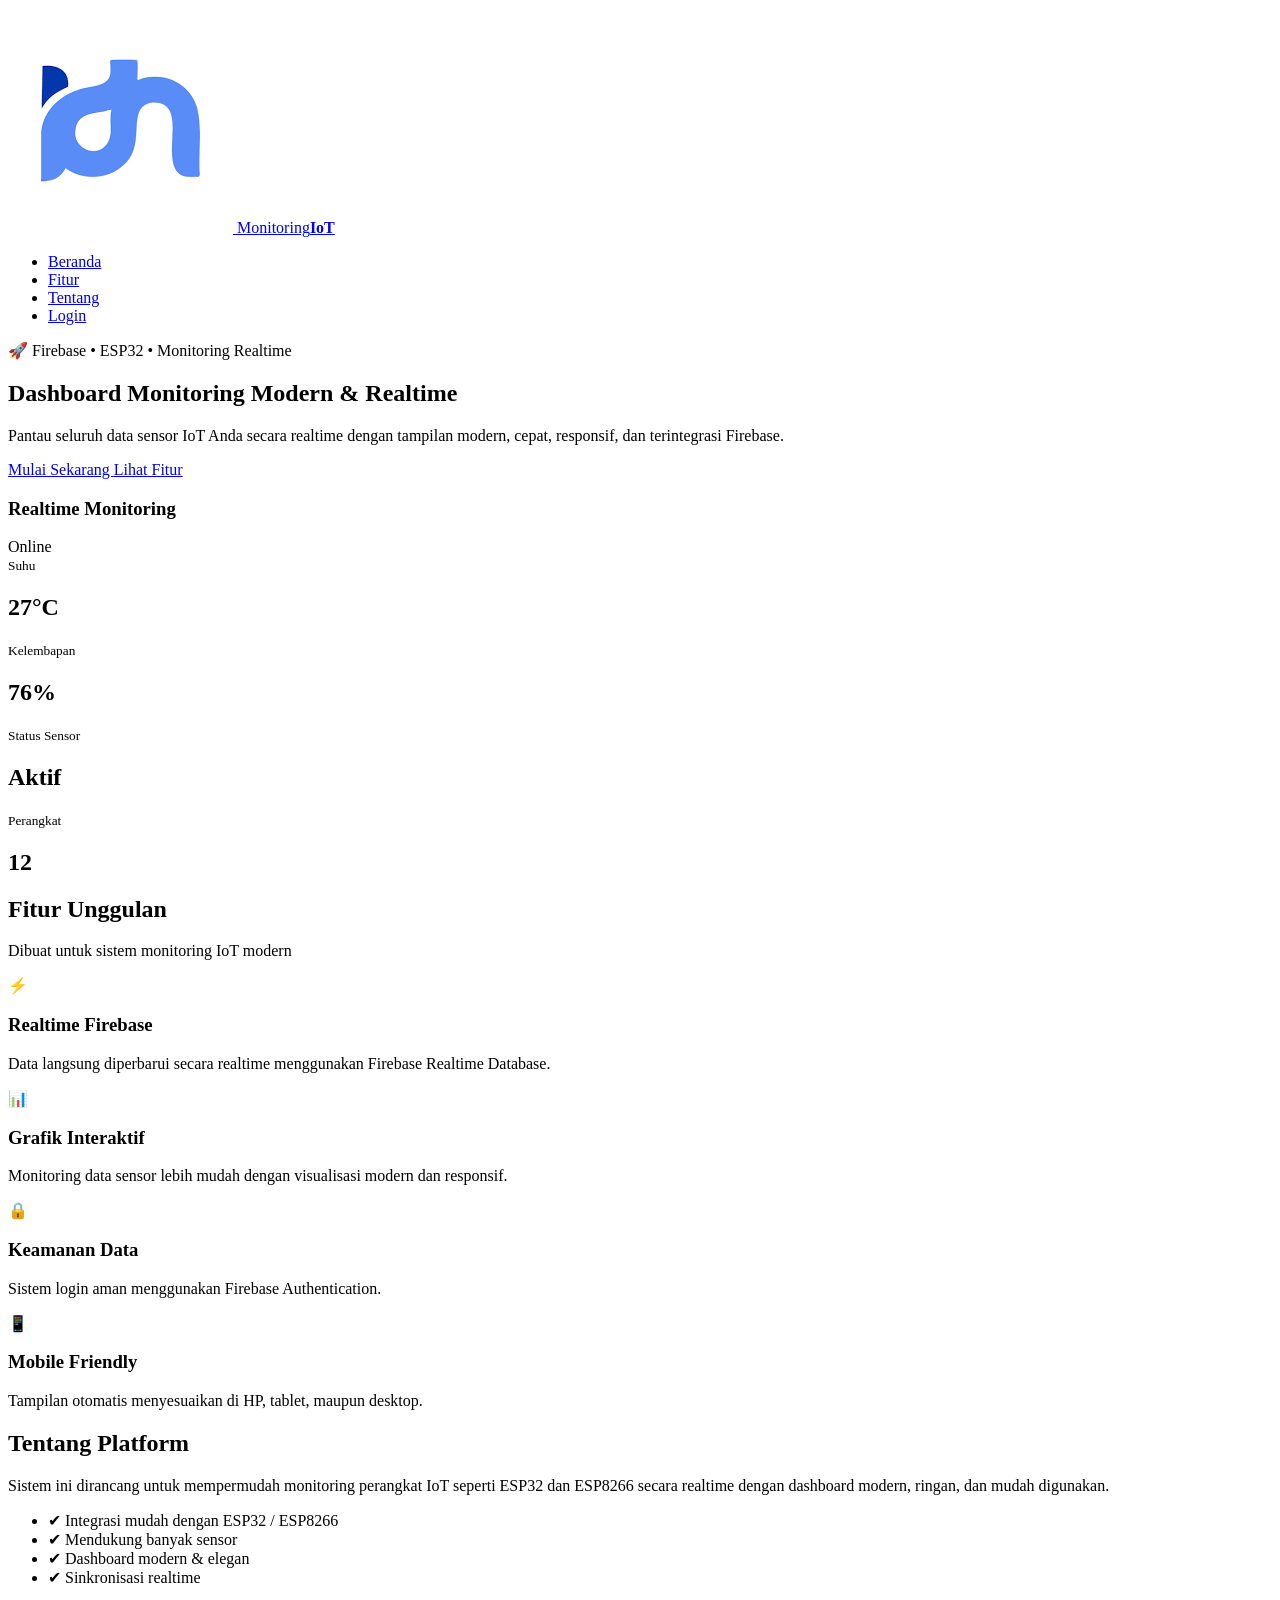
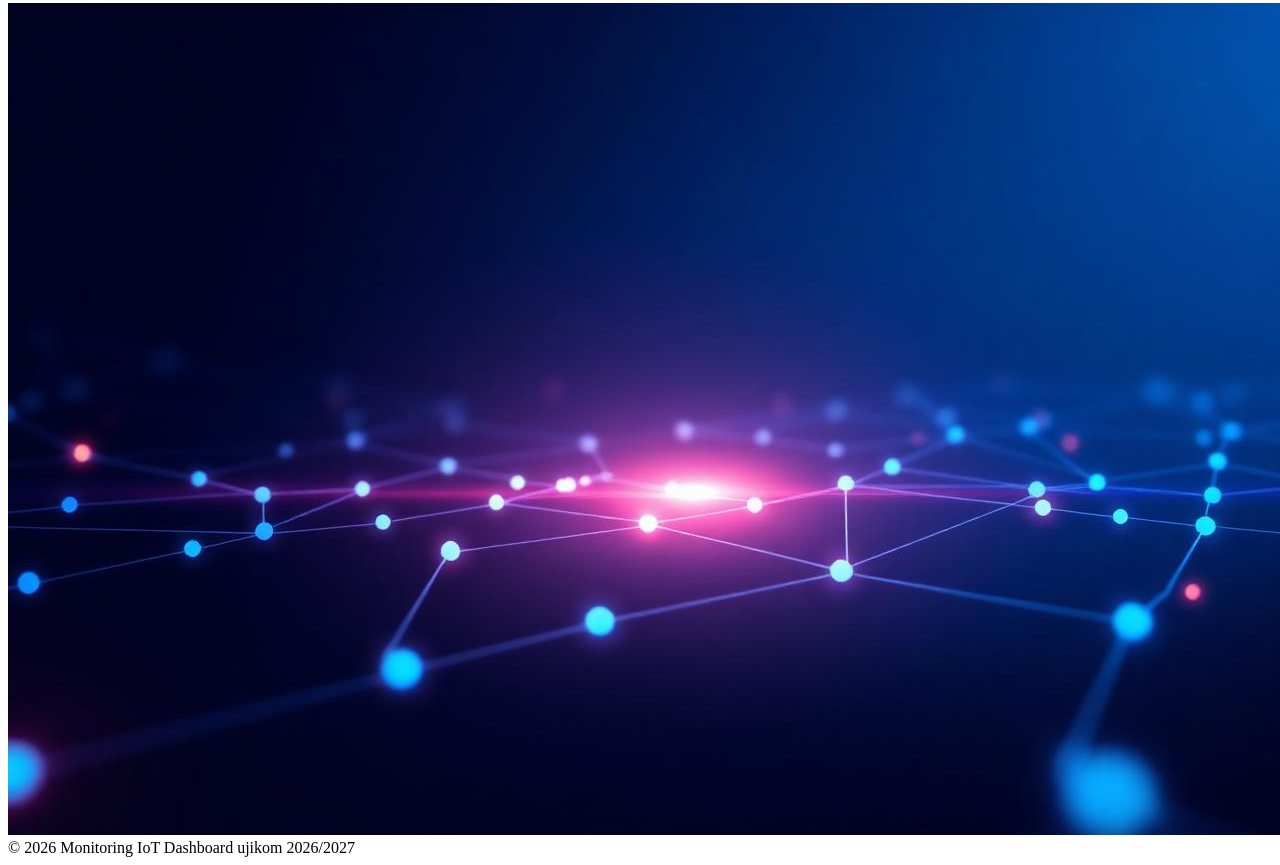
==== index.html @ c2341497 "fist commit" ====
<!DOCTYPE html>
<html lang="id">

<head>
  <meta charset="UTF-8" />
  <meta name="viewport" content="width=device-width, initial-scale=1.0" />
  <title>Monitoring IoT | Smart Realtime Dashboard</title>

  <!-- Font -->
  <link rel="preconnect" href="https://fonts.googleapis.com">
  <link rel="preconnect" href="https://fonts.gstatic.com" crossorigin>
  <link href="https://fonts.googleapis.com/css2?family=Poppins:wght@300;400;500;600;700&display=swap" rel="stylesheet">

  <!-- CSS -->
  <link rel="stylesheet" href="css/stylee.css" />
</head>

<body>

  <!-- NAVBAR -->
  <header class="navbar">
    <div class="container nav-container">

      <a href="#" class="logo">
        <img src="img/logo.png" alt="">
        <span>Monitoring<strong>IoT</strong></span>
      </a>

      <ul class="nav-links">
        <li><a href="#">Beranda</a></li>
        <li><a href="#features">Fitur</a></li>
        <li><a href="#about">Tentang</a></li>
        <li>
          <a href="login.html" class="btn btn-primary">
            Login
          </a>
        </li>
      </ul>

    </div>
  </header>

  <!-- HERO -->
  <section class="hero">

    <div class="container hero-content">

      <div class="hero-text">

        <span class="badge">
          🚀 Firebase • ESP32 • Monitoring Realtime
        </span>

        <h1>
          Dashboard Monitoring
          <span class="gradient-text">
            Modern & Realtime
          </span>
        </h1>

        <p>
          Pantau seluruh data sensor IoT Anda secara realtime dengan
          tampilan modern, cepat, responsif, dan terintegrasi Firebase.
        </p>

        <div class="hero-actions">
          <a href="login.html" class="btn btn-primary">
            Mulai Sekarang
          </a>

          <a href="#features" class="btn btn-outline">
            Lihat Fitur
          </a>
        </div>

      </div>

      <!-- VISUAL -->
      <div class="dashboard-box">

        <div class="dashboard-top">
          <h3>Realtime Monitoring</h3>

          <div class="status">
            <div class="pulse"></div>
            Online
          </div>
        </div>

        <div class="chart"></div>

        <div class="cards">

          <div class="mini-card">
            <small>Suhu</small>
            <h2>27°C</h2>
          </div>

          <div class="mini-card">
            <small>Kelembapan</small>
            <h2>76%</h2>
          </div>

          <div class="mini-card">
            <small>Status Sensor</small>
            <h2>Aktif</h2>
          </div>

          <div class="mini-card">
            <small>Perangkat</small>
            <h2>12</h2>
          </div>

        </div>

      </div>

    </div>

  </section>

  <!-- FEATURES -->
  <section id="features">

    <div class="container">

      <div class="section-header">
        <h2>Fitur Unggulan</h2>
        <p>
          Dibuat untuk sistem monitoring IoT modern
        </p>
      </div>

      <div class="features-grid">

        <div class="feature-card">
          <div class="feature-icon">⚡</div>
          <h3>Realtime Firebase</h3>
          <p>
            Data langsung diperbarui secara realtime menggunakan Firebase Realtime Database.
          </p>
        </div>

        <div class="feature-card">
          <div class="feature-icon">📊</div>
          <h3>Grafik Interaktif</h3>
          <p>
            Monitoring data sensor lebih mudah dengan visualisasi modern dan responsif.
          </p>
        </div>

        <div class="feature-card">
          <div class="feature-icon">🔒</div>
          <h3>Keamanan Data</h3>
          <p>
            Sistem login aman menggunakan Firebase Authentication.
          </p>
        </div>

        <div class="feature-card">
          <div class="feature-icon">📱</div>
          <h3>Mobile Friendly</h3>
          <p>
            Tampilan otomatis menyesuaikan di HP, tablet, maupun desktop.
          </p>
        </div>

      </div>

    </div>

  </section>

  <!-- ABOUT -->
  <section id="about" class="about">

    <div class="container about-grid">

      <div>

        <h2>Tentang Platform</h2>

        <p>
          Sistem ini dirancang untuk mempermudah monitoring perangkat IoT
          seperti ESP32 dan ESP8266 secara realtime dengan dashboard modern,
          ringan, dan mudah digunakan.
        </p>

        <ul class="check-list">
          <li>✔ Integrasi mudah dengan ESP32 / ESP8266</li>
          <li>✔ Mendukung banyak sensor</li>
          <li>✔ Dashboard modern & elegan</li>
          <li>✔ Sinkronisasi realtime</li>
        </ul>

      </div>

      <div class="about-img">
        <img src="img/background.jpg" alt="">
      </div>

    </div>

  </section>

  <!-- FOOTER -->
  <footer>
    <div class="container">
      © 2026 Monitoring IoT Dashboard ujikom 2026/2027
    </div>
  </footer>

</body>

</html>
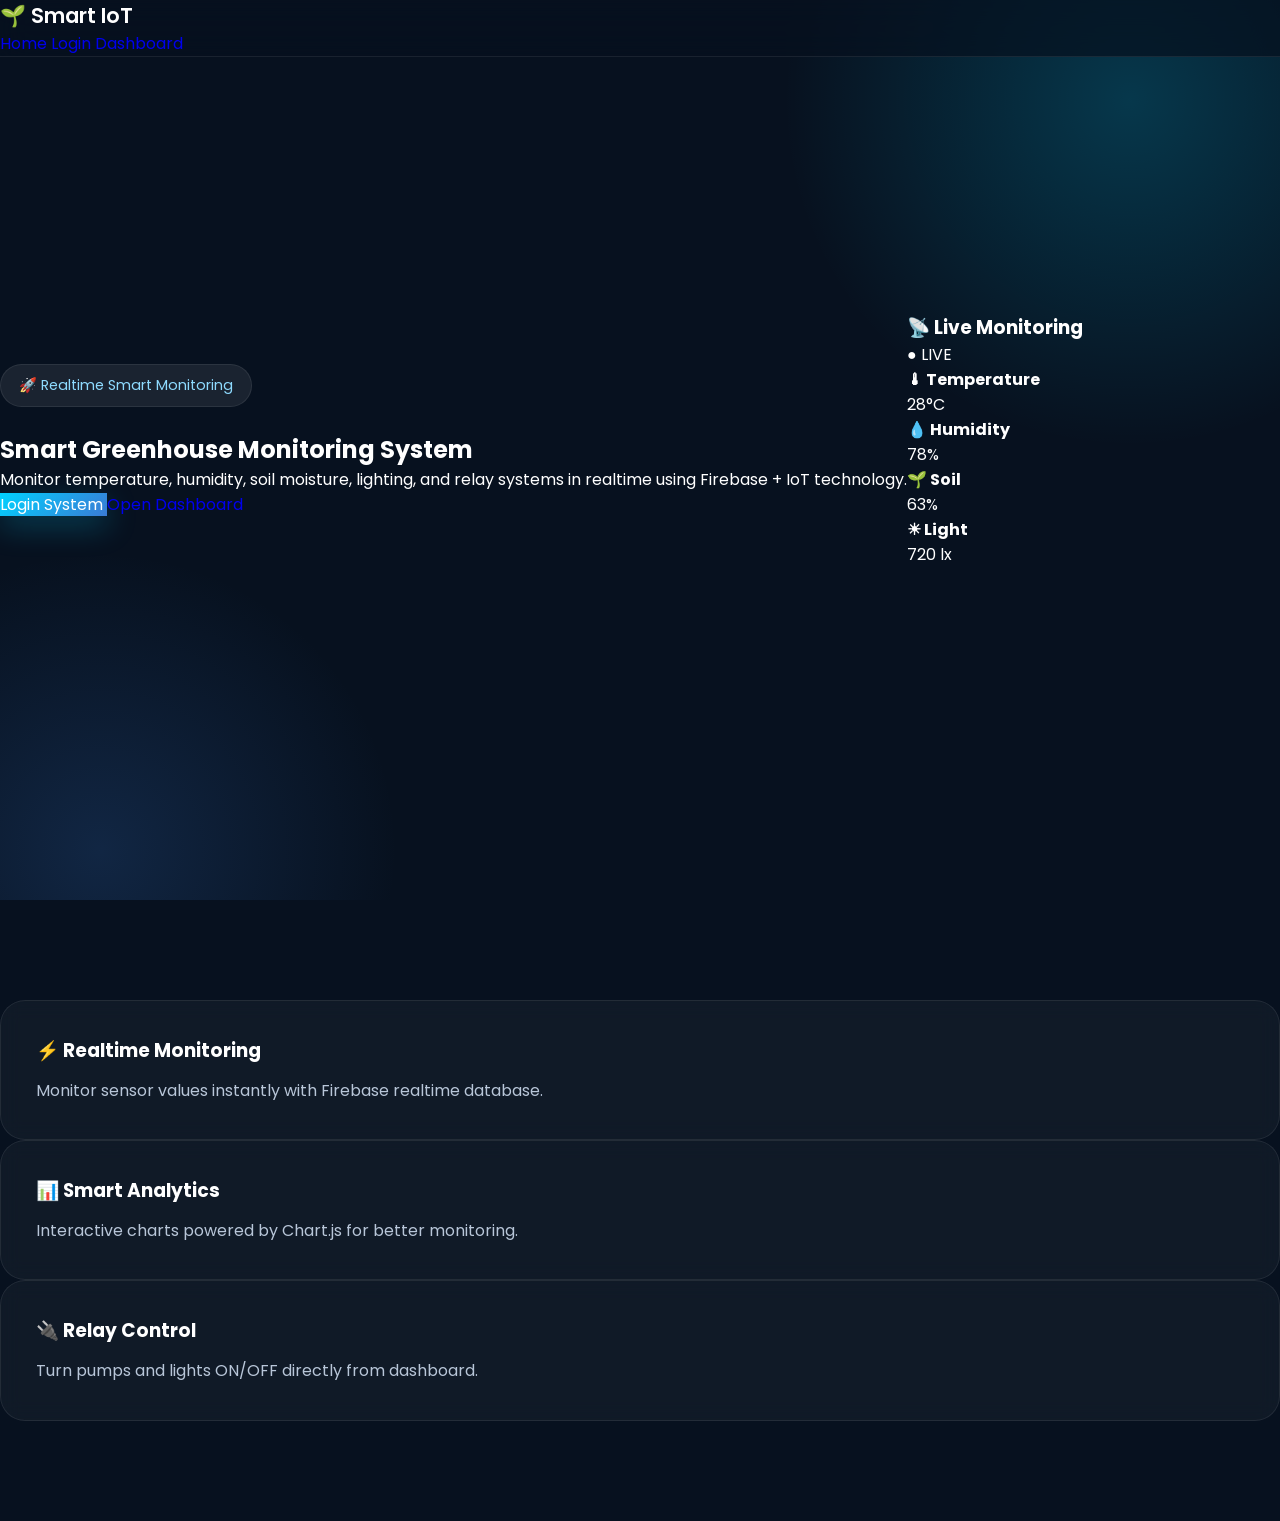
==== commit e432366f: "perubahan di bagian index html" ====
--- a/index.html
+++ b/index.html
@@ -1,215 +1,131 @@
 <!DOCTYPE html>
-<html lang="id">
+<html lang="en">
+<head>
+    <meta charset="UTF-8">
+    <meta name="viewport" content="width=device-width, initial-scale=1.0">
+    <title>Smart IoT Monitoring</title>
 
-<head>
-  <meta charset="UTF-8" />
-  <meta name="viewport" content="width=device-width, initial-scale=1.0" />
-  <title>Monitoring IoT | Smart Realtime Dashboard</title>
+    <link rel="stylesheet" href="css/style.css">
 
-  <!-- Font -->
-  <link rel="preconnect" href="https://fonts.googleapis.com">
-  <link rel="preconnect" href="https://fonts.gstatic.com" crossorigin>
-  <link href="https://fonts.googleapis.com/css2?family=Poppins:wght@300;400;500;600;700&display=swap" rel="stylesheet">
-
-  <!-- CSS -->
-  <link rel="stylesheet" href="css/stylee.css" />
+    <!-- Google Font -->
+    <link href="https://fonts.googleapis.com/css2?family=Poppins:wght@300;400;500;600;700&display=swap" rel="stylesheet">
 </head>
-
 <body>
 
-  <!-- NAVBAR -->
-  <header class="navbar">
-    <div class="container nav-container">
-
-      <a href="#" class="logo">
-        <img src="img/logo.png" alt="">
-        <span>Monitoring<strong>IoT</strong></span>
-      </a>
-
-      <ul class="nav-links">
-        <li><a href="#">Beranda</a></li>
-        <li><a href="#features">Fitur</a></li>
-        <li><a href="#about">Tentang</a></li>
-        <li>
-          <a href="login.html" class="btn btn-primary">
-            Login
-          </a>
-        </li>
-      </ul>
-
-    </div>
-  </header>
-
-  <!-- HERO -->
-  <section class="hero">
-
-    <div class="container hero-content">
-
-      <div class="hero-text">
-
-        <span class="badge">
-          🚀 Firebase • ESP32 • Monitoring Realtime
-        </span>
-
-        <h1>
-          Dashboard Monitoring
-          <span class="gradient-text">
-            Modern & Realtime
-          </span>
-        </h1>
-
-        <p>
-          Pantau seluruh data sensor IoT Anda secara realtime dengan
-          tampilan modern, cepat, responsif, dan terintegrasi Firebase.
-        </p>
-
-        <div class="hero-actions">
-          <a href="login.html" class="btn btn-primary">
-            Mulai Sekarang
-          </a>
-
-          <a href="#features" class="btn btn-outline">
-            Lihat Fitur
-          </a>
+    <!-- HEADER -->
+    <header class="navbar">
+        <div class="logo">
+            🌱 Smart IoT
         </div>
 
-      </div>
+        <nav>
+            <a href="index.html">Home</a>
+            <a href="login.html">Login</a>
+            <a href="dashboard.html" class="dashboard-btn">
+                Dashboard
+            </a>
+        </nav>
+    </header>
 
-      <!-- VISUAL -->
-      <div class="dashboard-box">
+    <!-- HERO -->
+    <section class="hero">
 
-        <div class="dashboard-top">
-          <h3>Realtime Monitoring</h3>
+        <div class="hero-left">
 
-          <div class="status">
-            <div class="pulse"></div>
-            Online
-          </div>
-        </div>
+            <span class="badge">
+                🚀 Realtime Smart Monitoring
+            </span>
 
-        <div class="chart"></div>
+            <h1>
+                Smart Greenhouse
+                <span>Monitoring System</span>
+            </h1>
 
-        <div class="cards">
+            <p>
+                Monitor temperature, humidity, soil moisture,
+                lighting, and relay systems in realtime using
+                Firebase + IoT technology.
+            </p>
 
-          <div class="mini-card">
-            <small>Suhu</small>
-            <h2>27°C</h2>
-          </div>
+            <div class="hero-buttons">
+                <a href="login.html" class="btn-primary">
+                    Login System
+                </a>
 
-          <div class="mini-card">
-            <small>Kelembapan</small>
-            <h2>76%</h2>
-          </div>
-
-          <div class="mini-card">
-            <small>Status Sensor</small>
-            <h2>Aktif</h2>
-          </div>
-
-          <div class="mini-card">
-            <small>Perangkat</small>
-            <h2>12</h2>
-          </div>
+                <a href="dashboard.html" class="btn-secondary">
+                    Open Dashboard
+                </a>
+            </div>
 
         </div>
 
-      </div>
+        <!-- RIGHT SIDE -->
+        <div class="hero-right">
 
-    </div>
+            <div class="status-card">
 
-  </section>
+                <div class="status-header">
+                    <h3>📡 Live Monitoring</h3>
+                    <span class="live">
+                        ● LIVE
+                    </span>
+                </div>
 
-  <!-- FEATURES -->
-  <section id="features">
+                <div class="sensor-preview">
 
-    <div class="container">
+                    <div class="sensor-box">
+                        <h4>🌡 Temperature</h4>
+                        <p>28°C</p>
+                    </div>
 
-      <div class="section-header">
-        <h2>Fitur Unggulan</h2>
-        <p>
-          Dibuat untuk sistem monitoring IoT modern
-        </p>
-      </div>
+                    <div class="sensor-box">
+                        <h4>💧 Humidity</h4>
+                        <p>78%</p>
+                    </div>
 
-      <div class="features-grid">
+                    <div class="sensor-box">
+                        <h4>🌱 Soil</h4>
+                        <p>63%</p>
+                    </div>
+
+                    <div class="sensor-box">
+                        <h4>☀ Light</h4>
+                        <p>720 lx</p>
+                    </div>
+
+                </div>
+
+            </div>
+
+        </div>
+
+    </section>
+
+    <!-- FEATURES -->
+    <section class="features">
 
         <div class="feature-card">
-          <div class="feature-icon">⚡</div>
-          <h3>Realtime Firebase</h3>
-          <p>
-            Data langsung diperbarui secara realtime menggunakan Firebase Realtime Database.
-          </p>
+            <h3>⚡ Realtime Monitoring</h3>
+            <p>
+                Monitor sensor values instantly with Firebase realtime database.
+            </p>
         </div>
 
         <div class="feature-card">
-          <div class="feature-icon">📊</div>
-          <h3>Grafik Interaktif</h3>
-          <p>
-            Monitoring data sensor lebih mudah dengan visualisasi modern dan responsif.
-          </p>
+            <h3>📊 Smart Analytics</h3>
+            <p>
+                Interactive charts powered by Chart.js for better monitoring.
+            </p>
         </div>
 
         <div class="feature-card">
-          <div class="feature-icon">🔒</div>
-          <h3>Keamanan Data</h3>
-          <p>
-            Sistem login aman menggunakan Firebase Authentication.
-          </p>
+            <h3>🔌 Relay Control</h3>
+            <p>
+                Turn pumps and lights ON/OFF directly from dashboard.
+            </p>
         </div>
 
-        <div class="feature-card">
-          <div class="feature-icon">📱</div>
-          <h3>Mobile Friendly</h3>
-          <p>
-            Tampilan otomatis menyesuaikan di HP, tablet, maupun desktop.
-          </p>
-        </div>
-
-      </div>
-
-    </div>
-
-  </section>
-
-  <!-- ABOUT -->
-  <section id="about" class="about">
-
-    <div class="container about-grid">
-
-      <div>
-
-        <h2>Tentang Platform</h2>
-
-        <p>
-          Sistem ini dirancang untuk mempermudah monitoring perangkat IoT
-          seperti ESP32 dan ESP8266 secara realtime dengan dashboard modern,
-          ringan, dan mudah digunakan.
-        </p>
-
-        <ul class="check-list">
-          <li>✔ Integrasi mudah dengan ESP32 / ESP8266</li>
-          <li>✔ Mendukung banyak sensor</li>
-          <li>✔ Dashboard modern & elegan</li>
-          <li>✔ Sinkronisasi realtime</li>
-        </ul>
-
-      </div>
-
-      <div class="about-img">
-        <img src="img/background.jpg" alt="">
-      </div>
-
-    </div>
-
-  </section>
-
-  <!-- FOOTER -->
-  <footer>
-    <div class="container">
-      © 2026 Monitoring IoT Dashboard ujikom 2026/2027
-    </div>
-  </footer>
+    </section>
 
 </body>
-
 </html>
--- a/css/style.css
+++ b/css/style.css
@@ -0,0 +1,406 @@
+* {
+  margin: 0;
+  padding: 0;
+  box-sizing: border-box;
+  scroll-behavior: smooth;
+}
+
+body {
+  font-family: 'Poppins', sans-serif;
+  background: #07111f;
+  color: #fff;
+  overflow-x: hidden;
+}
+
+img {
+  max-width: 100%;
+  display: block;
+}
+
+a {
+  text-decoration: none;
+}
+
+.container {
+  width: min(1200px, 90%);
+  margin: auto;
+}
+
+/* NAVBAR */
+.navbar {
+  position: fixed;
+  top: 0;
+  width: 100%;
+  z-index: 999;
+  backdrop-filter: blur(14px);
+  background: rgba(7, 17, 31, .7);
+  border-bottom: 1px solid rgba(255, 255, 255, .08);
+}
+
+.nav-container {
+  height: 80px;
+  display: flex;
+  align-items: center;
+  justify-content: space-between;
+}
+
+.logo {
+  display: flex;
+  align-items: center;
+  gap: 12px;
+  color: white;
+  font-size: 1.3rem;
+  font-weight: 600;
+}
+
+.logo img {
+  width: 45px;
+}
+
+.logo strong {
+  color: #00d2ff;
+}
+
+.nav-links {
+  display: flex;
+  align-items: center;
+  gap: 25px;
+  list-style: none;
+}
+
+.nav-links a {
+  color: #d7e2f0;
+  transition: .3s;
+  font-weight: 500;
+}
+
+.nav-links a:hover {
+  color: #00d2ff;
+}
+
+/* BUTTON */
+.btn {
+  padding: 14px 28px;
+  border-radius: 14px;
+  font-weight: 600;
+  transition: .3s;
+  display: inline-flex;
+  align-items: center;
+  gap: 10px;
+}
+
+.btn-primary {
+  background: linear-gradient(135deg, #00d2ff, #3a7bd5);
+  color: white;
+  box-shadow: 0 10px 30px rgba(0, 210, 255, .25);
+}
+
+.btn-primary:hover {
+  transform: translateY(-3px);
+}
+
+.btn-outline {
+  border: 1px solid rgba(255, 255, 255, .2);
+  color: white;
+  background: rgba(255, 255, 255, .05);
+}
+
+.btn-outline:hover {
+  background: rgba(255, 255, 255, .1);
+}
+
+/* HERO */
+.hero {
+  min-height: 100vh;
+  display: flex;
+  align-items: center;
+  position: relative;
+  overflow: hidden;
+  padding-top: 80px;
+}
+
+.hero::before {
+  content: '';
+  position: absolute;
+  width: 700px;
+  height: 700px;
+  background: radial-gradient(circle, #00d2ff33 0%, transparent 70%);
+  top: -250px;
+  right: -200px;
+  z-index: -1;
+}
+
+.hero::after {
+  content: '';
+  position: absolute;
+  width: 600px;
+  height: 600px;
+  background: radial-gradient(circle, #3a7bd533 0%, transparent 70%);
+  bottom: -250px;
+  left: -200px;
+  z-index: -1;
+}
+
+.hero-content {
+  display: grid;
+  grid-template-columns: repeat(auto-fit, minmax(320px, 1fr));
+  gap: 60px;
+  align-items: center;
+}
+
+.badge {
+  display: inline-block;
+  padding: 10px 18px;
+  border-radius: 999px;
+  background: rgba(255, 255, 255, .08);
+  border: 1px solid rgba(255, 255, 255, .08);
+  margin-bottom: 25px;
+  color: #8edbff;
+  font-size: .9rem;
+}
+
+.hero-text h1 {
+  font-size: 4rem;
+  line-height: 1.1;
+  margin-bottom: 25px;
+}
+
+.gradient-text {
+  background: linear-gradient(135deg, #00d2ff, #3a7bd5);
+  -webkit-background-clip: text;
+  -webkit-text-fill-color: transparent;
+}
+
+.hero-text p {
+  color: #c6d4e3;
+  font-size: 1.1rem;
+  line-height: 1.8;
+  margin-bottom: 35px;
+}
+
+.hero-actions {
+  display: flex;
+  gap: 18px;
+  flex-wrap: wrap;
+}
+
+/* DASHBOARD MOCKUP */
+.dashboard-box {
+  position: relative;
+  background: rgba(255, 255, 255, .05);
+  border: 1px solid rgba(255, 255, 255, .08);
+  border-radius: 30px;
+  padding: 25px;
+  backdrop-filter: blur(14px);
+  box-shadow: 0 20px 50px rgba(0, 0, 0, .35);
+}
+
+.dashboard-top {
+  display: flex;
+  justify-content: space-between;
+  margin-bottom: 20px;
+}
+
+.status {
+  display: flex;
+  align-items: center;
+  gap: 10px;
+  color: #8fffbc;
+}
+
+.pulse {
+  width: 12px;
+  height: 12px;
+  background: #00ff84;
+  border-radius: 50%;
+  animation: pulse 1.2s infinite;
+}
+
+@keyframes pulse {
+  0% {
+    transform: scale(1);
+    opacity: 1;
+  }
+  100% {
+    transform: scale(2.5);
+    opacity: 0;
+  }
+}
+
+.chart {
+  height: 220px;
+  border-radius: 20px;
+  background: linear-gradient(
+    180deg,
+    rgba(0, 210, 255, .25),
+    rgba(0, 210, 255, 0)
+  );
+  position: relative;
+  overflow: hidden;
+}
+
+.chart::before {
+  content: '';
+  position: absolute;
+  width: 100%;
+  height: 100%;
+  background: url('../img/chart-line.png') center/cover no-repeat;
+  opacity: .8;
+}
+
+.cards {
+  display: grid;
+  grid-template-columns: repeat(2, 1fr);
+  gap: 15px;
+  margin-top: 20px;
+}
+
+.mini-card {
+  background: rgba(255, 255, 255, .05);
+  border-radius: 18px;
+  padding: 20px;
+  border: 1px solid rgba(255, 255, 255, .08);
+}
+
+.mini-card small {
+  color: #b8c6d8;
+}
+
+.mini-card h2 {
+  margin-top: 8px;
+  font-size: 1.8rem;
+}
+
+/* SECTION */
+section {
+  padding: 100px 0;
+}
+
+.section-header {
+  text-align: center;
+  margin-bottom: 70px;
+}
+
+.section-header h2 {
+  font-size: 2.7rem;
+  margin-bottom: 15px;
+}
+
+.section-header p {
+  color: #b8c6d8;
+}
+
+/* FEATURES */
+.features-grid {
+  display: grid;
+  grid-template-columns: repeat(auto-fit, minmax(260px, 1fr));
+  gap: 30px;
+}
+
+.feature-card {
+  background: rgba(255, 255, 255, .04);
+  border: 1px solid rgba(255, 255, 255, .08);
+  border-radius: 25px;
+  padding: 35px;
+  transition: .4s;
+  backdrop-filter: blur(10px);
+}
+
+.feature-card:hover {
+  transform: translateY(-10px);
+  border-color: #00d2ff;
+  box-shadow: 0 15px 35px rgba(0, 210, 255, .15);
+}
+
+.feature-icon {
+  font-size: 2.5rem;
+  margin-bottom: 20px;
+}
+
+.feature-card h3 {
+  margin-bottom: 12px;
+}
+
+.feature-card p {
+  color: #b8c6d8;
+  line-height: 1.7;
+}
+
+/* ABOUT */
+.about-grid {
+  display: grid;
+  grid-template-columns: repeat(auto-fit, minmax(320px, 1fr));
+  gap: 60px;
+  align-items: center;
+}
+
+.about h2 {
+  font-size: 2.8rem;
+  margin-bottom: 20px;
+}
+
+.about p {
+  color: #c4d3e5;
+  line-height: 1.9;
+  margin-bottom: 25px;
+}
+
+.check-list {
+  list-style: none;
+}
+
+.check-list li {
+  margin-bottom: 14px;
+  color: #dbe8f7;
+}
+
+.about-img {
+  position: relative;
+}
+
+.about-img img {
+  border-radius: 30px;
+  box-shadow: 0 25px 60px rgba(0, 0, 0, .35);
+}
+
+/* FOOTER */
+footer {
+  padding: 35px 0;
+  text-align: center;
+  border-top: 1px solid rgba(255, 255, 255, .08);
+  color: #a6b6ca;
+}
+
+/* RESPONSIVE */
+@media (max-width: 900px) {
+  .hero-text h1 {
+    font-size: 3rem;
+  }
+
+  .nav-links {
+    display: none;
+  }
+
+  .cards {
+    grid-template-columns: 1fr;
+  }
+}
+
+@media (max-width: 600px) {
+  .hero-text h1 {
+    font-size: 2.3rem;
+  }
+
+  .hero-actions {
+    flex-direction: column;
+  }
+
+  .btn {
+    width: 100%;
+    justify-content: center;
+  }
+
+  .section-header h2 {
+    font-size: 2rem;
+  }
+}
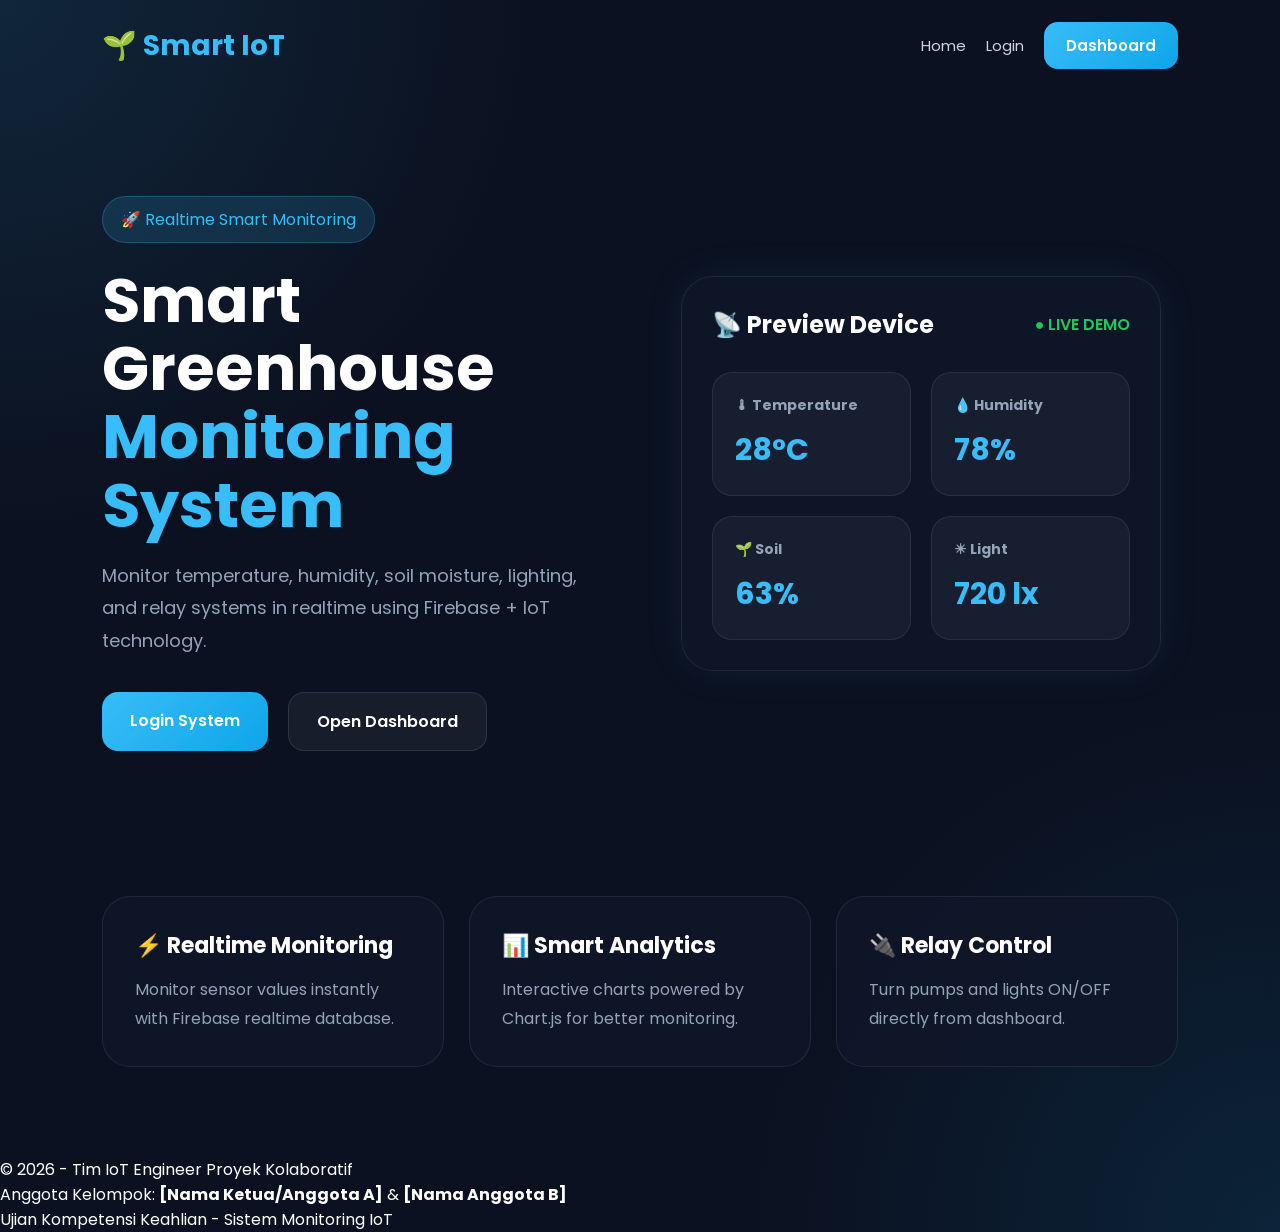
==== commit d6e4f132: "feat: memperbarui halaman index.html dengan menambahkan footer identitas tim" ====
--- a/index.html
+++ b/index.html
@@ -3,23 +3,21 @@
 <head>
     <meta charset="UTF-8">
     <meta name="viewport" content="width=device-width, initial-scale=1.0">
-    <title>Smart IoT Monitoring</title>
+    <title>Smart IoT Monitoring - Ujikom 2026</title>
 
     <link rel="stylesheet" href="css/style.css">
 
-    <!-- Google Font -->
     <link href="https://fonts.googleapis.com/css2?family=Poppins:wght@300;400;500;600;700&display=swap" rel="stylesheet">
 </head>
 <body>
 
-    <!-- HEADER -->
     <header class="navbar">
         <div class="logo">
             🌱 Smart IoT
         </div>
 
         <nav>
-            <a href="index.html">Home</a>
+            <a href="index.html" class="active">Home</a>
             <a href="login.html">Login</a>
             <a href="dashboard.html" class="dashboard-btn">
                 Dashboard
@@ -27,7 +25,6 @@
         </nav>
     </header>
 
-    <!-- HERO -->
     <section class="hero">
 
         <div class="hero-left">
@@ -59,15 +56,14 @@
 
         </div>
 
-        <!-- RIGHT SIDE -->
         <div class="hero-right">
 
             <div class="status-card">
 
                 <div class="status-header">
-                    <h3>📡 Live Monitoring</h3>
-                    <span class="live">
-                        ● LIVE
+                    <h3>📡 Preview Device</h3>
+                    <span class="live blinking">
+                        ● LIVE DEMO
                     </span>
                 </div>
 
@@ -101,7 +97,6 @@
 
     </section>
 
-    <!-- FEATURES -->
     <section class="features">
 
         <div class="feature-card">
@@ -127,5 +122,13 @@
 
     </section>
 
+    <footer class="ujikom-footer">
+        <div class="footer-content">
+            <p>© 2026 - Tim IoT Engineer Proyek Kolaboratif</p>
+            <p class="team-members">Anggota Kelompok: <strong>[Nama Ketua/Anggota A]</strong> & <strong>[Nama Anggota B]</strong></p>
+            <p class="school-info">Ujian Kompetensi Keahlian - Sistem Monitoring IoT</p>
+        </div>
+    </footer>
+
 </body>
 </html>
--- a/css/style.css
+++ b/css/style.css
@@ -1,406 +1,278 @@
 * {
-  margin: 0;
-  padding: 0;
-  box-sizing: border-box;
-  scroll-behavior: smooth;
+    margin: 0;
+    padding: 0;
+    box-sizing: border-box;
 }
 
 body {
-  font-family: 'Poppins', sans-serif;
-  background: #07111f;
-  color: #fff;
-  overflow-x: hidden;
-}
-
-img {
-  max-width: 100%;
-  display: block;
-}
-
-a {
-  text-decoration: none;
-}
-
-.container {
-  width: min(1200px, 90%);
-  margin: auto;
+    font-family: 'Poppins', sans-serif;
+    background:
+        radial-gradient(circle at top left, rgba(56,189,248,.12), transparent 30%),
+        radial-gradient(circle at bottom right, rgba(14,165,233,.12), transparent 30%),
+        #0b1120;
+    color: white;
+    overflow-x: hidden;
 }
 
 /* NAVBAR */
 .navbar {
-  position: fixed;
-  top: 0;
-  width: 100%;
-  z-index: 999;
-  backdrop-filter: blur(14px);
-  background: rgba(7, 17, 31, .7);
-  border-bottom: 1px solid rgba(255, 255, 255, .08);
-}
-
-.nav-container {
-  height: 80px;
-  display: flex;
-  align-items: center;
-  justify-content: space-between;
+    width: 100%;
+    padding: 22px 8%;
+    display: flex;
+    justify-content: space-between;
+    align-items: center;
 }
 
 .logo {
-  display: flex;
-  align-items: center;
-  gap: 12px;
-  color: white;
-  font-size: 1.3rem;
-  font-weight: 600;
-}
-
-.logo img {
-  width: 45px;
-}
-
-.logo strong {
-  color: #00d2ff;
-}
-
-.nav-links {
-  display: flex;
-  align-items: center;
-  gap: 25px;
-  list-style: none;
-}
-
-.nav-links a {
-  color: #d7e2f0;
-  transition: .3s;
-  font-weight: 500;
-}
-
-.nav-links a:hover {
-  color: #00d2ff;
-}
-
-/* BUTTON */
-.btn {
-  padding: 14px 28px;
-  border-radius: 14px;
-  font-weight: 600;
-  transition: .3s;
-  display: inline-flex;
-  align-items: center;
-  gap: 10px;
-}
-
-.btn-primary {
-  background: linear-gradient(135deg, #00d2ff, #3a7bd5);
-  color: white;
-  box-shadow: 0 10px 30px rgba(0, 210, 255, .25);
-}
-
-.btn-primary:hover {
-  transform: translateY(-3px);
-}
-
-.btn-outline {
-  border: 1px solid rgba(255, 255, 255, .2);
-  color: white;
-  background: rgba(255, 255, 255, .05);
-}
-
-.btn-outline:hover {
-  background: rgba(255, 255, 255, .1);
+    font-size: 28px;
+    font-weight: 700;
+    color: #38bdf8;
+}
+
+.navbar nav {
+    display: flex;
+    gap: 20px;
+    align-items: center;
+}
+
+.navbar nav a {
+    text-decoration: none;
+    color: #cbd5e1;
+    transition: .3s;
+    font-size: 15px;
+}
+
+.navbar nav a:hover {
+    color: #38bdf8;
+}
+
+.dashboard-btn {
+    background: linear-gradient(135deg, #38bdf8, #0ea5e9);
+    padding: 12px 22px;
+    border-radius: 14px;
+    color: white !important;
+    font-weight: 600;
+}
+
+.dashboard-btn:hover {
+    transform: translateY(-2px);
 }
 
 /* HERO */
 .hero {
-  min-height: 100vh;
-  display: flex;
-  align-items: center;
-  position: relative;
-  overflow: hidden;
-  padding-top: 80px;
-}
-
-.hero::before {
-  content: '';
-  position: absolute;
-  width: 700px;
-  height: 700px;
-  background: radial-gradient(circle, #00d2ff33 0%, transparent 70%);
-  top: -250px;
-  right: -200px;
-  z-index: -1;
-}
-
-.hero::after {
-  content: '';
-  position: absolute;
-  width: 600px;
-  height: 600px;
-  background: radial-gradient(circle, #3a7bd533 0%, transparent 70%);
-  bottom: -250px;
-  left: -200px;
-  z-index: -1;
-}
-
-.hero-content {
-  display: grid;
-  grid-template-columns: repeat(auto-fit, minmax(320px, 1fr));
-  gap: 60px;
-  align-items: center;
+    min-height: 85vh;
+    padding: 40px 8%;
+    display: flex;
+    align-items: center;
+    justify-content: space-between;
+    gap: 50px;
+}
+
+/* LEFT */
+.hero-left {
+    flex: 1;
 }
 
 .badge {
-  display: inline-block;
-  padding: 10px 18px;
-  border-radius: 999px;
-  background: rgba(255, 255, 255, .08);
-  border: 1px solid rgba(255, 255, 255, .08);
-  margin-bottom: 25px;
-  color: #8edbff;
-  font-size: .9rem;
-}
-
-.hero-text h1 {
-  font-size: 4rem;
-  line-height: 1.1;
-  margin-bottom: 25px;
-}
-
-.gradient-text {
-  background: linear-gradient(135deg, #00d2ff, #3a7bd5);
-  -webkit-background-clip: text;
-  -webkit-text-fill-color: transparent;
-}
-
-.hero-text p {
-  color: #c6d4e3;
-  font-size: 1.1rem;
-  line-height: 1.8;
-  margin-bottom: 35px;
-}
-
-.hero-actions {
-  display: flex;
-  gap: 18px;
-  flex-wrap: wrap;
-}
-
-/* DASHBOARD MOCKUP */
-.dashboard-box {
-  position: relative;
-  background: rgba(255, 255, 255, .05);
-  border: 1px solid rgba(255, 255, 255, .08);
-  border-radius: 30px;
-  padding: 25px;
-  backdrop-filter: blur(14px);
-  box-shadow: 0 20px 50px rgba(0, 0, 0, .35);
-}
-
-.dashboard-top {
-  display: flex;
-  justify-content: space-between;
-  margin-bottom: 20px;
-}
-
-.status {
-  display: flex;
-  align-items: center;
-  gap: 10px;
-  color: #8fffbc;
-}
-
-.pulse {
-  width: 12px;
-  height: 12px;
-  background: #00ff84;
-  border-radius: 50%;
-  animation: pulse 1.2s infinite;
-}
-
-@keyframes pulse {
-  0% {
-    transform: scale(1);
-    opacity: 1;
-  }
-  100% {
-    transform: scale(2.5);
-    opacity: 0;
-  }
-}
-
-.chart {
-  height: 220px;
-  border-radius: 20px;
-  background: linear-gradient(
-    180deg,
-    rgba(0, 210, 255, .25),
-    rgba(0, 210, 255, 0)
-  );
-  position: relative;
-  overflow: hidden;
-}
-
-.chart::before {
-  content: '';
-  position: absolute;
-  width: 100%;
-  height: 100%;
-  background: url('../img/chart-line.png') center/cover no-repeat;
-  opacity: .8;
-}
-
-.cards {
-  display: grid;
-  grid-template-columns: repeat(2, 1fr);
-  gap: 15px;
-  margin-top: 20px;
-}
-
-.mini-card {
-  background: rgba(255, 255, 255, .05);
-  border-radius: 18px;
-  padding: 20px;
-  border: 1px solid rgba(255, 255, 255, .08);
-}
-
-.mini-card small {
-  color: #b8c6d8;
-}
-
-.mini-card h2 {
-  margin-top: 8px;
-  font-size: 1.8rem;
-}
-
-/* SECTION */
-section {
-  padding: 100px 0;
-}
-
-.section-header {
-  text-align: center;
-  margin-bottom: 70px;
-}
-
-.section-header h2 {
-  font-size: 2.7rem;
-  margin-bottom: 15px;
-}
-
-.section-header p {
-  color: #b8c6d8;
+    display: inline-block;
+    background: rgba(56,189,248,.15);
+    color: #38bdf8;
+    padding: 10px 18px;
+    border-radius: 50px;
+    margin-bottom: 24px;
+    border: 1px solid rgba(56,189,248,.25);
+}
+
+.hero-left h1 {
+    font-size: 62px;
+    line-height: 1.1;
+    margin-bottom: 20px;
+}
+
+.hero-left h1 span {
+    color: #38bdf8;
+}
+
+.hero-left p {
+    color: #94a3b8;
+    font-size: 18px;
+    line-height: 1.8;
+    max-width: 650px;
+}
+
+/* BUTTONS */
+.hero-buttons {
+    display: flex;
+    gap: 20px;
+    margin-top: 35px;
+}
+
+.btn-primary,
+.btn-secondary {
+    text-decoration: none;
+    padding: 16px 28px;
+    border-radius: 16px;
+    font-weight: 600;
+    transition: .3s;
+}
+
+.btn-primary {
+    background: linear-gradient(135deg, #38bdf8, #0ea5e9);
+    color: white;
+}
+
+.btn-primary:hover {
+    transform: translateY(-3px);
+    box-shadow: 0 0 30px rgba(56,189,248,.4);
+}
+
+.btn-secondary {
+    border: 1px solid rgba(255,255,255,.1);
+    color: white;
+    background: rgba(255,255,255,.05);
+}
+
+.btn-secondary:hover {
+    background: rgba(255,255,255,.1);
+}
+
+/* RIGHT CARD */
+.hero-right {
+    flex: 1;
+    display: flex;
+    justify-content: center;
+}
+
+.status-card {
+    width: 100%;
+    max-width: 480px;
+    background: rgba(15,23,42,.8);
+    border: 1px solid rgba(255,255,255,.08);
+    border-radius: 32px;
+    padding: 30px;
+    backdrop-filter: blur(18px);
+    box-shadow: 0 0 40px rgba(56,189,248,.08);
+}
+
+.status-header {
+    display: flex;
+    justify-content: space-between;
+    align-items: center;
+    margin-bottom: 30px;
+}
+
+.status-header h3 {
+    font-size: 24px;
+}
+
+.live {
+    color: #22c55e;
+    font-weight: 600;
+}
+
+/* SENSOR GRID */
+.sensor-preview {
+    display: grid;
+    grid-template-columns: repeat(2,1fr);
+    gap: 20px;
+}
+
+.sensor-box {
+    background: rgba(255,255,255,.04);
+    border: 1px solid rgba(255,255,255,.08);
+    border-radius: 20px;
+    padding: 22px;
+    transition: .3s;
+}
+
+.sensor-box:hover {
+    transform: translateY(-5px);
+    border-color: #38bdf8;
+    box-shadow: 0 0 30px rgba(56,189,248,.15);
+}
+
+.sensor-box h4 {
+    color: #94a3b8;
+    margin-bottom: 12px;
+    font-size: 14px;
+}
+
+.sensor-box p {
+    font-size: 30px;
+    font-weight: 700;
+    color: #38bdf8;
 }
 
 /* FEATURES */
-.features-grid {
-  display: grid;
-  grid-template-columns: repeat(auto-fit, minmax(260px, 1fr));
-  gap: 30px;
+.features {
+    padding: 40px 8% 90px;
+    display: grid;
+    grid-template-columns: repeat(auto-fit, minmax(280px,1fr));
+    gap: 25px;
 }
 
 .feature-card {
-  background: rgba(255, 255, 255, .04);
-  border: 1px solid rgba(255, 255, 255, .08);
-  border-radius: 25px;
-  padding: 35px;
-  transition: .4s;
-  backdrop-filter: blur(10px);
+    background: rgba(15,23,42,.8);
+    border-radius: 28px;
+    padding: 32px;
+    border: 1px solid rgba(255,255,255,.08);
+    transition: .3s;
 }
 
 .feature-card:hover {
-  transform: translateY(-10px);
-  border-color: #00d2ff;
-  box-shadow: 0 15px 35px rgba(0, 210, 255, .15);
-}
-
-.feature-icon {
-  font-size: 2.5rem;
-  margin-bottom: 20px;
+    transform: translateY(-6px);
+    box-shadow: 0 0 30px rgba(56,189,248,.15);
 }
 
 .feature-card h3 {
-  margin-bottom: 12px;
+    margin-bottom: 14px;
+    font-size: 22px;
 }
 
 .feature-card p {
-  color: #b8c6d8;
-  line-height: 1.7;
-}
-
-/* ABOUT */
-.about-grid {
-  display: grid;
-  grid-template-columns: repeat(auto-fit, minmax(320px, 1fr));
-  gap: 60px;
-  align-items: center;
-}
-
-.about h2 {
-  font-size: 2.8rem;
-  margin-bottom: 20px;
-}
-
-.about p {
-  color: #c4d3e5;
-  line-height: 1.9;
-  margin-bottom: 25px;
-}
-
-.check-list {
-  list-style: none;
-}
-
-.check-list li {
-  margin-bottom: 14px;
-  color: #dbe8f7;
-}
-
-.about-img {
-  position: relative;
-}
-
-.about-img img {
-  border-radius: 30px;
-  box-shadow: 0 25px 60px rgba(0, 0, 0, .35);
-}
-
-/* FOOTER */
-footer {
-  padding: 35px 0;
-  text-align: center;
-  border-top: 1px solid rgba(255, 255, 255, .08);
-  color: #a6b6ca;
+    color: #94a3b8;
+    line-height: 1.8;
 }
 
 /* RESPONSIVE */
-@media (max-width: 900px) {
-  .hero-text h1 {
-    font-size: 3rem;
-  }
-
-  .nav-links {
-    display: none;
-  }
-
-  .cards {
-    grid-template-columns: 1fr;
-  }
-}
-
-@media (max-width: 600px) {
-  .hero-text h1 {
-    font-size: 2.3rem;
-  }
-
-  .hero-actions {
-    flex-direction: column;
-  }
-
-  .btn {
-    width: 100%;
-    justify-content: center;
-  }
-
-  .section-header h2 {
-    font-size: 2rem;
-  }
-}
+@media(max-width: 1000px) {
+
+    .hero {
+        flex-direction: column;
+        text-align: center;
+    }
+
+    .hero-buttons {
+        justify-content: center;
+        flex-wrap: wrap;
+    }
+
+    .hero-left h1 {
+        font-size: 48px;
+    }
+}
+
+@media(max-width: 600px) {
+
+    .navbar {
+        flex-direction: column;
+        gap: 20px;
+    }
+
+    .navbar nav {
+        flex-wrap: wrap;
+        justify-content: center;
+    }
+
+    .hero-left h1 {
+        font-size: 38px;
+    }
+
+    .hero-left p {
+        font-size: 16px;
+    }
+
+    .sensor-preview {
+        grid-template-columns: 1fr;
+    }
+}
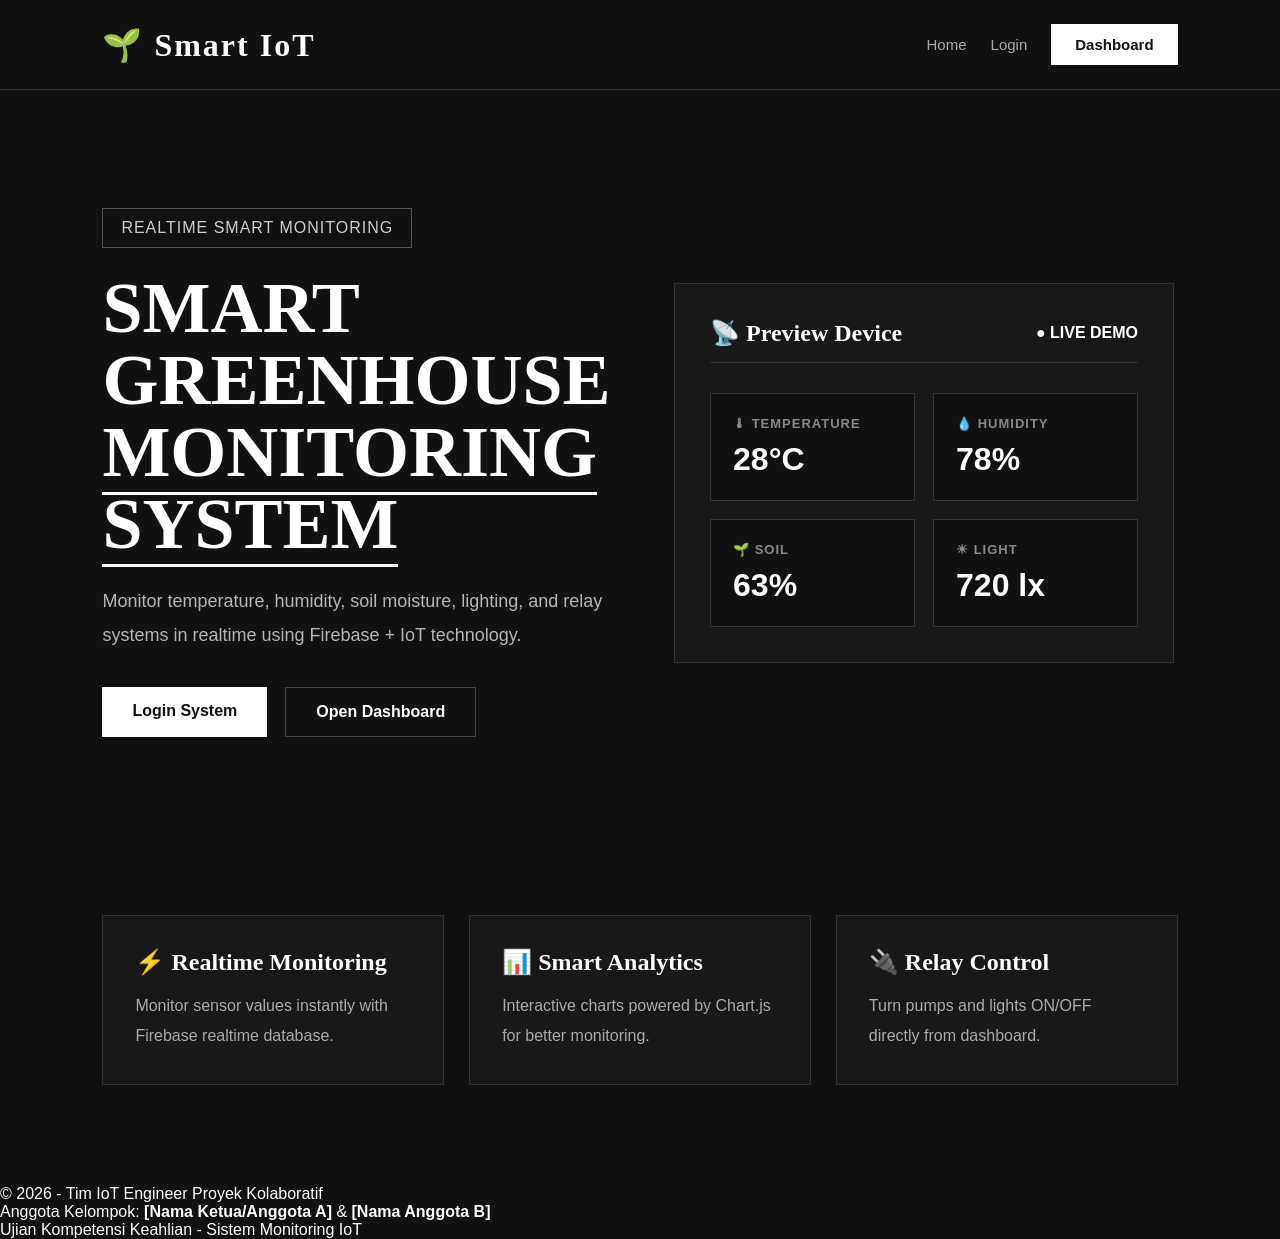
==== commit c7d9ce59: "perubahan di bagian index.html" ====
--- a/index.html
+++ b/index.html
@@ -30,7 +30,7 @@
         <div class="hero-left">
 
             <span class="badge">
-                🚀 Realtime Smart Monitoring
+                 Realtime Smart Monitoring
             </span>
 
             <h1>
--- a/css/style.css
+++ b/css/style.css
@@ -5,67 +5,67 @@
 }
 
 body {
-    font-family: 'Poppins', sans-serif;
-    background:
-        radial-gradient(circle at top left, rgba(56,189,248,.12), transparent 30%),
-        radial-gradient(circle at bottom right, rgba(14,165,233,.12), transparent 30%),
-        #0b1120;
-    color: white;
+    font-family: 'Inter', sans-serif;
+    background: #111;
+    color: #fff;
     overflow-x: hidden;
 }
 
 /* NAVBAR */
 .navbar {
     width: 100%;
-    padding: 22px 8%;
+    padding: 24px 8%;
     display: flex;
     justify-content: space-between;
     align-items: center;
+    border-bottom: 1px solid #333;
 }
 
 .logo {
-    font-size: 28px;
+    font-family: 'Playfair Display', serif;
+    font-size: 32px;
     font-weight: 700;
-    color: #38bdf8;
+    color: #fff;
+    letter-spacing: 2px;
 }
 
 .navbar nav {
     display: flex;
-    gap: 20px;
+    gap: 24px;
     align-items: center;
 }
 
 .navbar nav a {
     text-decoration: none;
-    color: #cbd5e1;
+    color: #aaa;
     transition: .3s;
     font-size: 15px;
 }
 
 .navbar nav a:hover {
-    color: #38bdf8;
+    color: #fff;
 }
 
 .dashboard-btn {
-    background: linear-gradient(135deg, #38bdf8, #0ea5e9);
-    padding: 12px 22px;
-    border-radius: 14px;
-    color: white !important;
+    background: #fff;
+    color: #111 !important;
+    padding: 12px 24px;
+    border-radius: 0;
     font-weight: 600;
 }
 
 .dashboard-btn:hover {
-    transform: translateY(-2px);
+    opacity: .85;
 }
 
 /* HERO */
 .hero {
     min-height: 85vh;
-    padding: 40px 8%;
+    padding: 60px 8%;
     display: flex;
     align-items: center;
     justify-content: space-between;
-    gap: 50px;
+    gap: 60px;
 }
 
 /* LEFT */
@@ -75,65 +75,65 @@
 
 .badge {
     display: inline-block;
-    background: rgba(56,189,248,.15);
-    color: #38bdf8;
+    border: 1px solid #555;
+    color: #ccc;
     padding: 10px 18px;
-    border-radius: 50px;
     margin-bottom: 24px;
-    border: 1px solid rgba(56,189,248,.25);
+    text-transform: uppercase;
+    letter-spacing: 1px;
 }
 
 .hero-left h1 {
-    font-size: 62px;
-    line-height: 1.1;
-    margin-bottom: 20px;
+    font-family: 'Playfair Display', serif;
+    font-size: 72px;
+    line-height: 1;
+    margin-bottom: 24px;
+    text-transform: uppercase;
 }
 
 .hero-left h1 span {
-    color: #38bdf8;
+    color: #fff;
+    border-bottom: 3px solid #fff;
 }
 
 .hero-left p {
-    color: #94a3b8;
+    color: #b5b5b5;
     font-size: 18px;
-    line-height: 1.8;
+    line-height: 1.9;
     max-width: 650px;
 }
 
-/* BUTTONS */
+/* BUTTON */
 .hero-buttons {
     display: flex;
-    gap: 20px;
+    gap: 18px;
     margin-top: 35px;
 }
 
 .btn-primary,
 .btn-secondary {
     text-decoration: none;
-    padding: 16px 28px;
-    border-radius: 16px;
+    padding: 15px 30px;
     font-weight: 600;
     transition: .3s;
 }
 
 .btn-primary {
-    background: linear-gradient(135deg, #38bdf8, #0ea5e9);
-    color: white;
+    background: #fff;
+    color: #111;
 }
 
 .btn-primary:hover {
-    transform: translateY(-3px);
-    box-shadow: 0 0 30px rgba(56,189,248,.4);
+    opacity: .85;
 }
 
 .btn-secondary {
-    border: 1px solid rgba(255,255,255,.1);
-    color: white;
-    background: rgba(255,255,255,.05);
+    border: 1px solid #444;
+    color: #fff;
 }
 
 .btn-secondary:hover {
-    background: rgba(255,255,255,.1);
+    background: #222;
 }
 
 /* RIGHT CARD */
@@ -145,13 +145,10 @@
 
 .status-card {
     width: 100%;
-    max-width: 480px;
-    background: rgba(15,23,42,.8);
-    border: 1px solid rgba(255,255,255,.08);
-    border-radius: 32px;
-    padding: 30px;
-    backdrop-filter: blur(18px);
-    box-shadow: 0 0 40px rgba(56,189,248,.08);
+    max-width: 500px;
+    background: #181818;
+    border: 1px solid #333;
+    padding: 35px;
 }
 
 .status-header {
@@ -159,84 +156,84 @@
     justify-content: space-between;
     align-items: center;
     margin-bottom: 30px;
+    border-bottom: 1px solid #333;
+    padding-bottom: 15px;
 }
 
 .status-header h3 {
+    font-family: 'Playfair Display', serif;
     font-size: 24px;
 }
 
 .live {
-    color: #22c55e;
+    color: #fff;
     font-weight: 600;
 }
 
 /* SENSOR GRID */
 .sensor-preview {
     display: grid;
-    grid-template-columns: repeat(2,1fr);
-    gap: 20px;
+    grid-template-columns: repeat(2, 1fr);
+    gap: 18px;
 }
 
 .sensor-box {
-    background: rgba(255,255,255,.04);
-    border: 1px solid rgba(255,255,255,.08);
-    border-radius: 20px;
+    background: #111;
+    border: 1px solid #333;
     padding: 22px;
     transition: .3s;
 }
 
 .sensor-box:hover {
-    transform: translateY(-5px);
-    border-color: #38bdf8;
-    box-shadow: 0 0 30px rgba(56,189,248,.15);
+    border-color: #fff;
 }
 
 .sensor-box h4 {
-    color: #94a3b8;
-    margin-bottom: 12px;
-    font-size: 14px;
+    color: #888;
+    margin-bottom: 10px;
+    font-size: 13px;
+    text-transform: uppercase;
+    letter-spacing: 1px;
 }
 
 .sensor-box p {
-    font-size: 30px;
+    font-size: 32px;
     font-weight: 700;
-    color: #38bdf8;
+    color: #fff;
 }
 
 /* FEATURES */
 .features {
-    padding: 40px 8% 90px;
+    padding: 60px 8% 100px;
     display: grid;
     grid-template-columns: repeat(auto-fit, minmax(280px,1fr));
     gap: 25px;
 }
 
 .feature-card {
-    background: rgba(15,23,42,.8);
-    border-radius: 28px;
+    background: #181818;
+    border: 1px solid #333;
     padding: 32px;
-    border: 1px solid rgba(255,255,255,.08);
     transition: .3s;
 }
 
 .feature-card:hover {
-    transform: translateY(-6px);
-    box-shadow: 0 0 30px rgba(56,189,248,.15);
+    border-color: #fff;
 }
 
 .feature-card h3 {
-    margin-bottom: 14px;
-    font-size: 22px;
+    font-family: 'Playfair Display', serif;
+    font-size: 24px;
+    margin-bottom: 15px;
 }
 
 .feature-card p {
-    color: #94a3b8;
-    line-height: 1.8;
+    color: #aaa;
+    line-height: 1.9;
 }
 
 /* RESPONSIVE */
-@media(max-width: 1000px) {
-
+@media(max-width:1000px) {
     .hero {
         flex-direction: column;
         text-align: center;
@@ -248,11 +245,11 @@
     }
 
     .hero-left h1 {
-        font-size: 48px;
-    }
-}
-
-@media(max-width: 600px) {
+        font-size: 52px;
+    }
+}
+
+@media(max-width:600px) {
 
     .navbar {
         flex-direction: column;
@@ -265,7 +262,7 @@
     }
 
     .hero-left h1 {
-        font-size: 38px;
+        font-size: 40px;
     }
 
     .hero-left p {
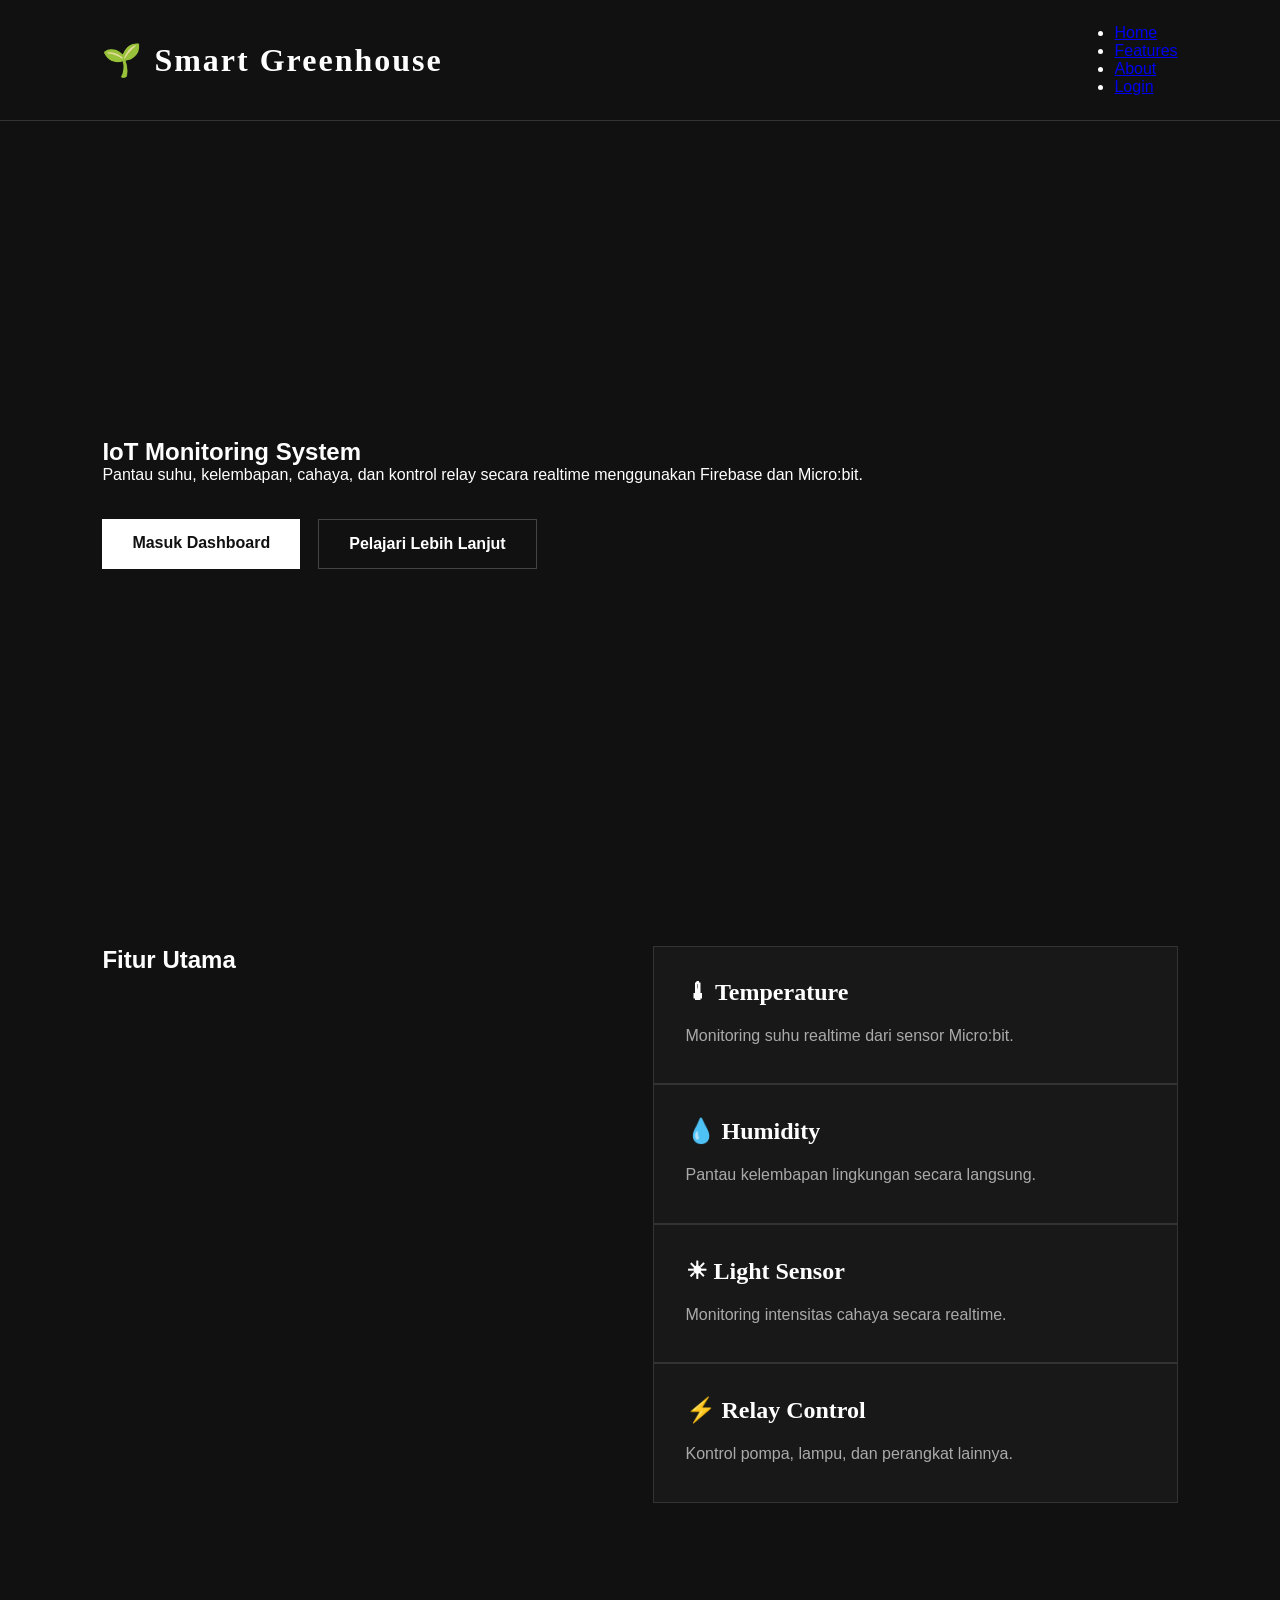
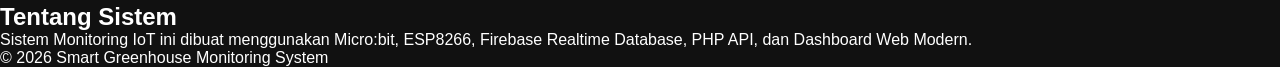
==== commit de301765: "index html merubah ui" ====
--- a/index.html
+++ b/index.html
@@ -1,95 +1,60 @@
 <!DOCTYPE html>
-<html lang="en">
+<html lang="id">
 <head>
     <meta charset="UTF-8">
     <meta name="viewport" content="width=device-width, initial-scale=1.0">
-    <title>Smart IoT Monitoring - Ujikom 2026</title>
+    <title>Smart Greenhouse Monitoring</title>
 
     <link rel="stylesheet" href="css/style.css">
 
     <link href="https://fonts.googleapis.com/css2?family=Poppins:wght@300;400;500;600;700&display=swap" rel="stylesheet">
 </head>
+
 <body>
 
-    <header class="navbar">
+    <!-- NAVBAR -->
+    <nav class="navbar">
+
         <div class="logo">
-            🌱 Smart IoT
+            🌱 Smart Greenhouse
         </div>
 
-        <nav>
-            <a href="index.html" class="active">Home</a>
-            <a href="login.html">Login</a>
-            <a href="dashboard.html" class="dashboard-btn">
-                Dashboard
-            </a>
-        </nav>
-    </header>
+        <ul class="nav-links">
+            <li><a href="#home">Home</a></li>
+            <li><a href="#feature">Features</a></li>
+            <li><a href="#about">About</a></li>
+            <li>
+                <a href="login.html" class="login-btn">
+                    Login
+                </a>
+            </li>
+        </ul>
 
-    <section class="hero">
+    </nav>
 
-        <div class="hero-left">
+    <!-- HERO -->
+    <section class="hero" id="home">
 
-            <span class="badge">
-                 Realtime Smart Monitoring
-            </span>
+        <div class="hero-content">
 
             <h1>
-                Smart Greenhouse
-                <span>Monitoring System</span>
+                IoT Monitoring System
             </h1>
 
             <p>
-                Monitor temperature, humidity, soil moisture,
-                lighting, and relay systems in realtime using
-                Firebase + IoT technology.
+                Pantau suhu, kelembapan, cahaya, dan kontrol relay
+                secara realtime menggunakan Firebase dan Micro:bit.
             </p>
 
             <div class="hero-buttons">
+
                 <a href="login.html" class="btn-primary">
-                    Login System
+                    Masuk Dashboard
                 </a>
 
-                <a href="dashboard.html" class="btn-secondary">
-                    Open Dashboard
+                <a href="#feature" class="btn-secondary">
+                    Pelajari Lebih Lanjut
                 </a>
-            </div>
-
-        </div>
-
-        <div class="hero-right">
-
-            <div class="status-card">
-
-                <div class="status-header">
-                    <h3>📡 Preview Device</h3>
-                    <span class="live blinking">
-                        ● LIVE DEMO
-                    </span>
-                </div>
-
-                <div class="sensor-preview">
-
-                    <div class="sensor-box">
-                        <h4>🌡 Temperature</h4>
-                        <p>28°C</p>
-                    </div>
-
-                    <div class="sensor-box">
-                        <h4>💧 Humidity</h4>
-                        <p>78%</p>
-                    </div>
-
-                    <div class="sensor-box">
-                        <h4>🌱 Soil</h4>
-                        <p>63%</p>
-                    </div>
-
-                    <div class="sensor-box">
-                        <h4>☀ Light</h4>
-                        <p>720 lx</p>
-                    </div>
-
-                </div>
 
             </div>
 
@@ -97,37 +62,69 @@
 
     </section>
 
-    <section class="features">
+    <!-- FEATURES -->
+    <section class="features" id="feature">
 
-        <div class="feature-card">
-            <h3>⚡ Realtime Monitoring</h3>
-            <p>
-                Monitor sensor values instantly with Firebase realtime database.
-            </p>
-        </div>
+        <h2>Fitur Utama</h2>
 
-        <div class="feature-card">
-            <h3>📊 Smart Analytics</h3>
-            <p>
-                Interactive charts powered by Chart.js for better monitoring.
-            </p>
-        </div>
+        <div class="feature-grid">
 
-        <div class="feature-card">
-            <h3>🔌 Relay Control</h3>
-            <p>
-                Turn pumps and lights ON/OFF directly from dashboard.
-            </p>
+            <div class="feature-card">
+                <h3>🌡 Temperature</h3>
+                <p>
+                    Monitoring suhu realtime dari sensor Micro:bit.
+                </p>
+            </div>
+
+            <div class="feature-card">
+                <h3>💧 Humidity</h3>
+                <p>
+                    Pantau kelembapan lingkungan secara langsung.
+                </p>
+            </div>
+
+            <div class="feature-card">
+                <h3>☀ Light Sensor</h3>
+                <p>
+                    Monitoring intensitas cahaya secara realtime.
+                </p>
+            </div>
+
+            <div class="feature-card">
+                <h3>⚡ Relay Control</h3>
+                <p>
+                    Kontrol pompa, lampu, dan perangkat lainnya.
+                </p>
+            </div>
+
         </div>
 
     </section>
 
-    <footer class="ujikom-footer">
-        <div class="footer-content">
-            <p>© 2026 - Tim IoT Engineer Proyek Kolaboratif</p>
-            <p class="team-members">Anggota Kelompok: <strong>[Nama Ketua/Anggota A]</strong> & <strong>[Nama Anggota B]</strong></p>
-            <p class="school-info">Ujian Kompetensi Keahlian - Sistem Monitoring IoT</p>
+    <!-- ABOUT -->
+    <section class="about" id="about">
+
+        <div class="about-card">
+
+            <h2>Tentang Sistem</h2>
+
+            <p>
+                Sistem Monitoring IoT ini dibuat menggunakan
+                Micro:bit, ESP8266, Firebase Realtime Database,
+                PHP API, dan Dashboard Web Modern.
+            </p>
+
         </div>
+
+    </section>
+
+    <!-- FOOTER -->
+    <footer>
+
+        <p>
+            © 2026 Smart Greenhouse Monitoring System
+        </p>
+
     </footer>
 
 </body>
